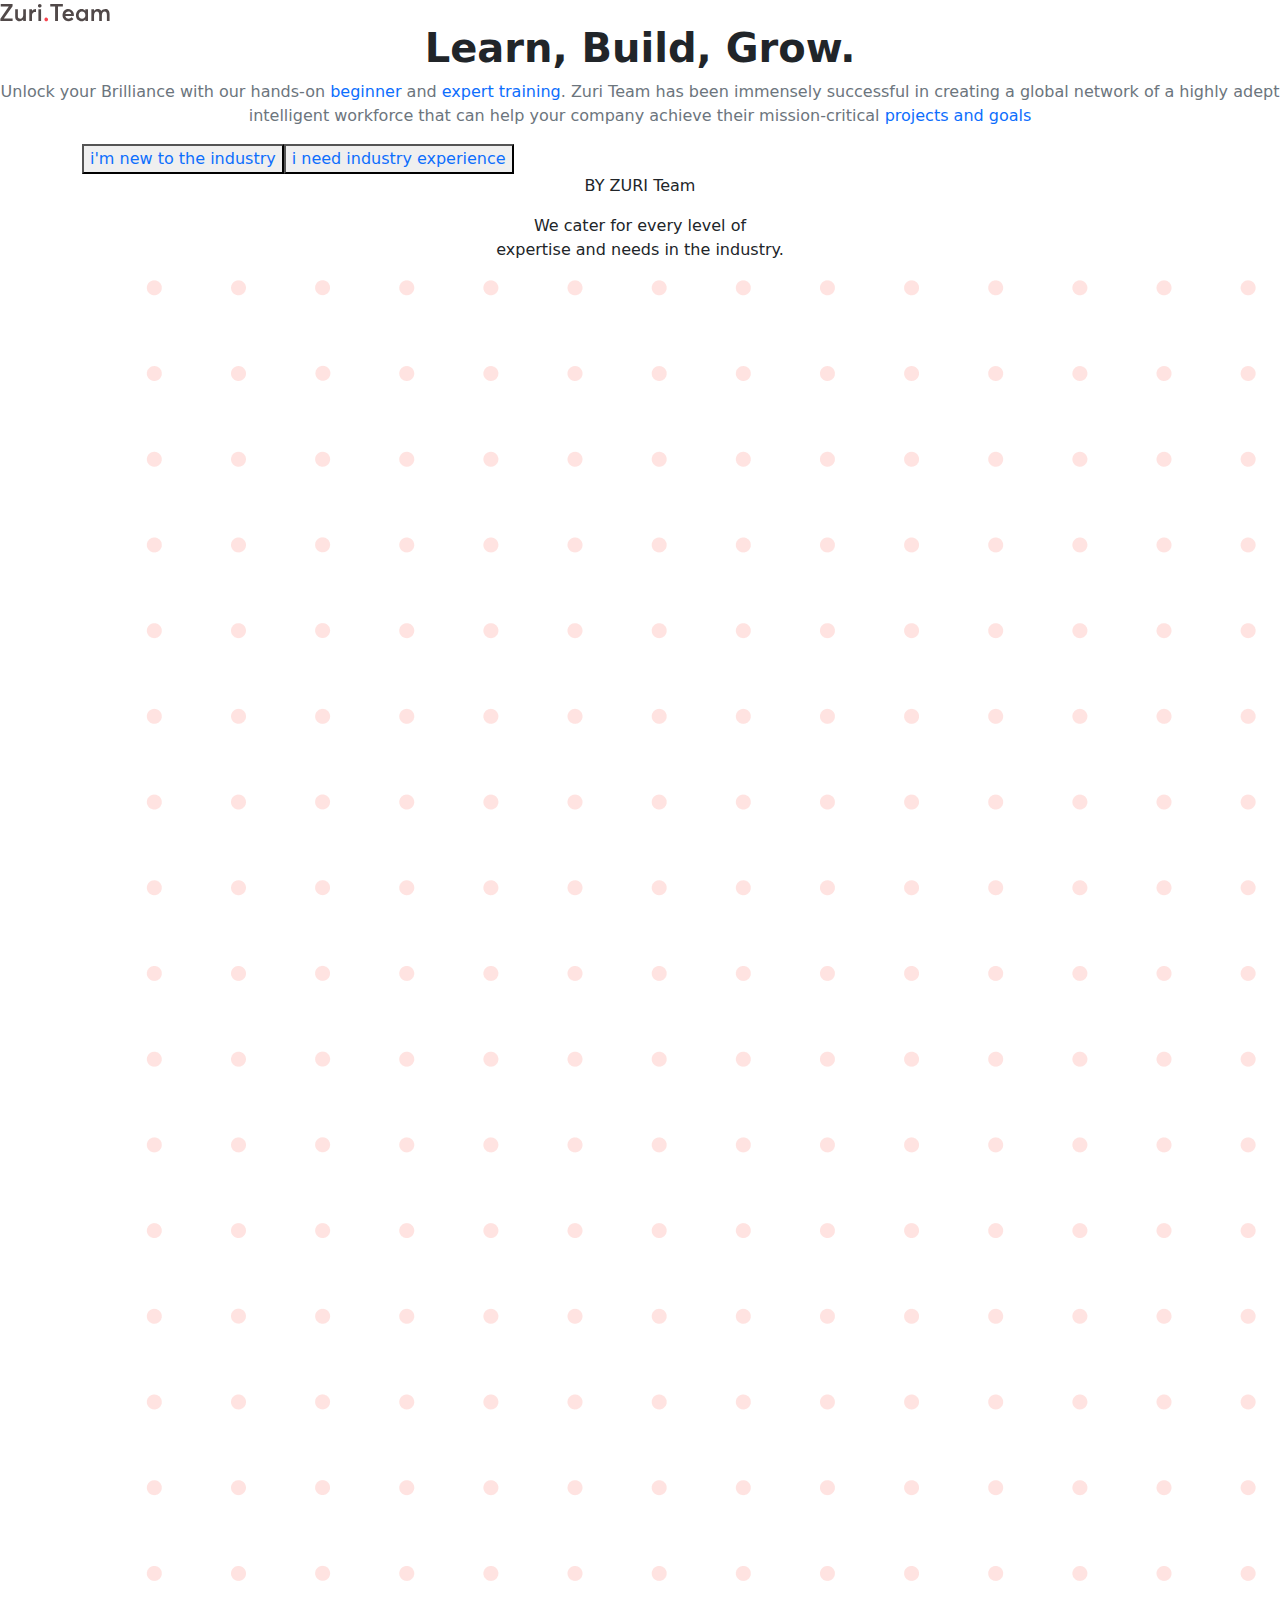
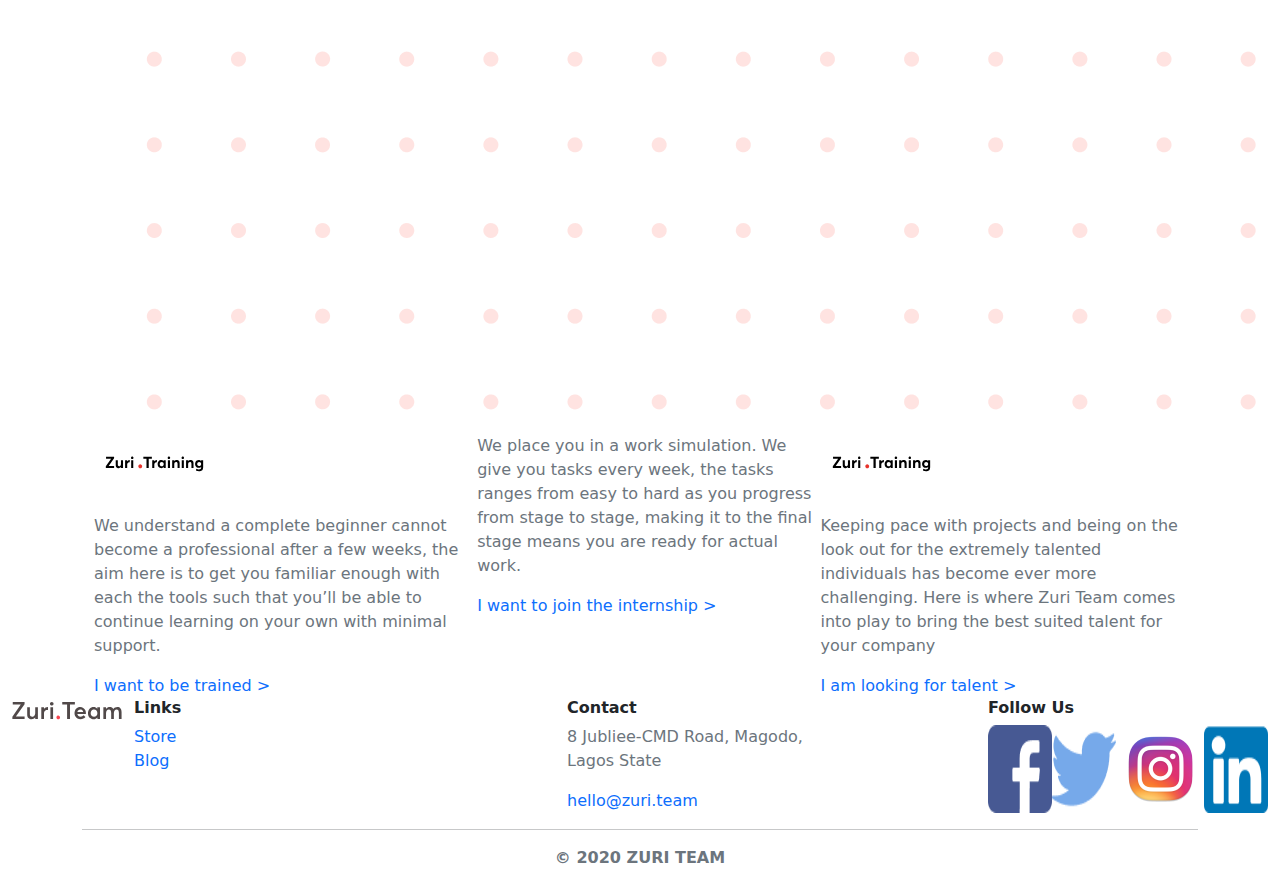
==== Zuri new/index.html @ 87074c80 "Add files via upload" ====
<!DOCTYPE html>
<html lang="en">
<head>
    <meta charset="UTF-8">
    <meta http-equiv="X-UA-Compatible" content="IE=edge">
    <meta name="viewport" content="width=device-width, initial-scale=1.0">
    <link rel="stylesheet" href="bootstrap.min.css">
    <link rel="stylesheet" href="/style.css">
    <title>Zuri | Learn, Build, Grow</title>
    <link rel="shortcut icon" href="assets/favicon.png" type="image/png">
</head>
<body>
    <section class="container-fliud intro">
        <img class="zuri-logo" src="assets/zuri-logo-full.svg" alt="">
        <h1 class="text-dark text-center fw-bolder">Learn, Build, Grow.</h1>
        <div class="container-fuild text-secondary text-center tt">
            <p>Unlock your Brilliance with our hands-on <a class="text-decoration-none" href="/">beginner</a> and <a class="text-decoration-none" href="/">expert training</a>. 
                Zuri Team has been immensely successful in creating a global network of a highly adept intelligent workforce that can help your company achieve their mission-critical <a class="text-decoration-none" href="/">projects and goals</a></p>
        </div>
        <div class="but d-flex container align-content-center">
            <button class="align-item-center but1"><a class="text-decoration-none" href="zuri-talent.html">i'm new to the industry</a></button>
            <button class="align-item-center but2"><a class="text-decoration-none" href="/">i need industry experience</a></button>
        </div>
    </section>
    
    <section class="container word">
        <p class="text-center word1">BY ZURI Team</p>
        <p class="text-center text-dark word2">We cater for every level of <br> expertise and needs in the industry.</p>
        <div class="images container-fluid d-flex">
            <img class="pix1" src="assets/left_bvmv7q.png" alt="">
            <img class="pix2" src="assets/right_yz6hn3.png" alt="">
        </div>
        <div class="numm container-fluid d-flex">
            <div class="num">
                <img class="num-pix" src="assets/zuri-training-img.svg" alt="">
                <p class="text-secondary">We understand a complete beginner cannot become a professional after a few weeks, the aim here is to get you familiar enough with each the tools such that you’ll be able to continue learning on your own with minimal support.</p>
                <a class="text-decoration-none" href="/">I want to be trained ></a>
            </div>
            <div class="num">
                <img class="num-pix" src="assetszuri-training-img.svg" alt="">
                <p class="text-secondary">We place you in a work simulation. We give you tasks every week, the tasks ranges from easy to hard as you progress from stage to stage, making it to the final stage means you are ready for actual work.</p>
                <a class="text-decoration-none" href="/">I want to join the internship ></a>
            </div>
            <div class="num">
                <img class="num-pix" src="assets/zuri-training-img.svg" alt="">
                <p class="text-secondary">Keeping pace with projects and being on the look out for the extremely talented individuals has become ever more challenging. Here is where Zuri Team comes into play to bring the best suited talent for your company</p>
                <a class="text-decoration-none" href="/">I am looking for talent ></a>
            </div>
        </div>
    </section>
    <section class="footer container-fluid d-flex align-content-center">
        <div class="ldd">
            <img class="foot-pix" src="assets/zuri-logo-full.svg" alt="">
        </div>
        <div class="links container">
            <h6 class="text-dark fw-bolder">Links</h6>
            <a href="/" class="text-decoration-none">Store</a><br>
            <a href="/" class="text-decoration-none">Blog</a>
        </div>
        <div class="contact container">
            <h6 class="text-dark fw-bolder">Contact</h6>
            <p class="text-secondary">8 Jubliee-CMD Road, Magodo,<br>Lagos State</p>
            <a href="/" class="text-decoration-none">hello@zuri.team</a>
        </div>
        <div class="followus">
            <h6 class="text-dark fw-bolder">Follow Us</h6>
            <div class="socials d-flex">
                <img class="socio" src="assets/fb.png" alt="">
                <img class="socio" src="assets/twitter.png" alt="">
                <img class="socio" src="assets/IG.png" alt="">
                <img class="socio" src="assets/in.png" alt="">
            </div>
        </div>
    </section>
    <section class="container final-footer">
        <hr>
        <p class="text-center fw-bolder text-secondary">© 2020 ZURI TEAM</p>
    </section>
    
    <script src="/bootstrap.min.js"></script>
</body>
</html>
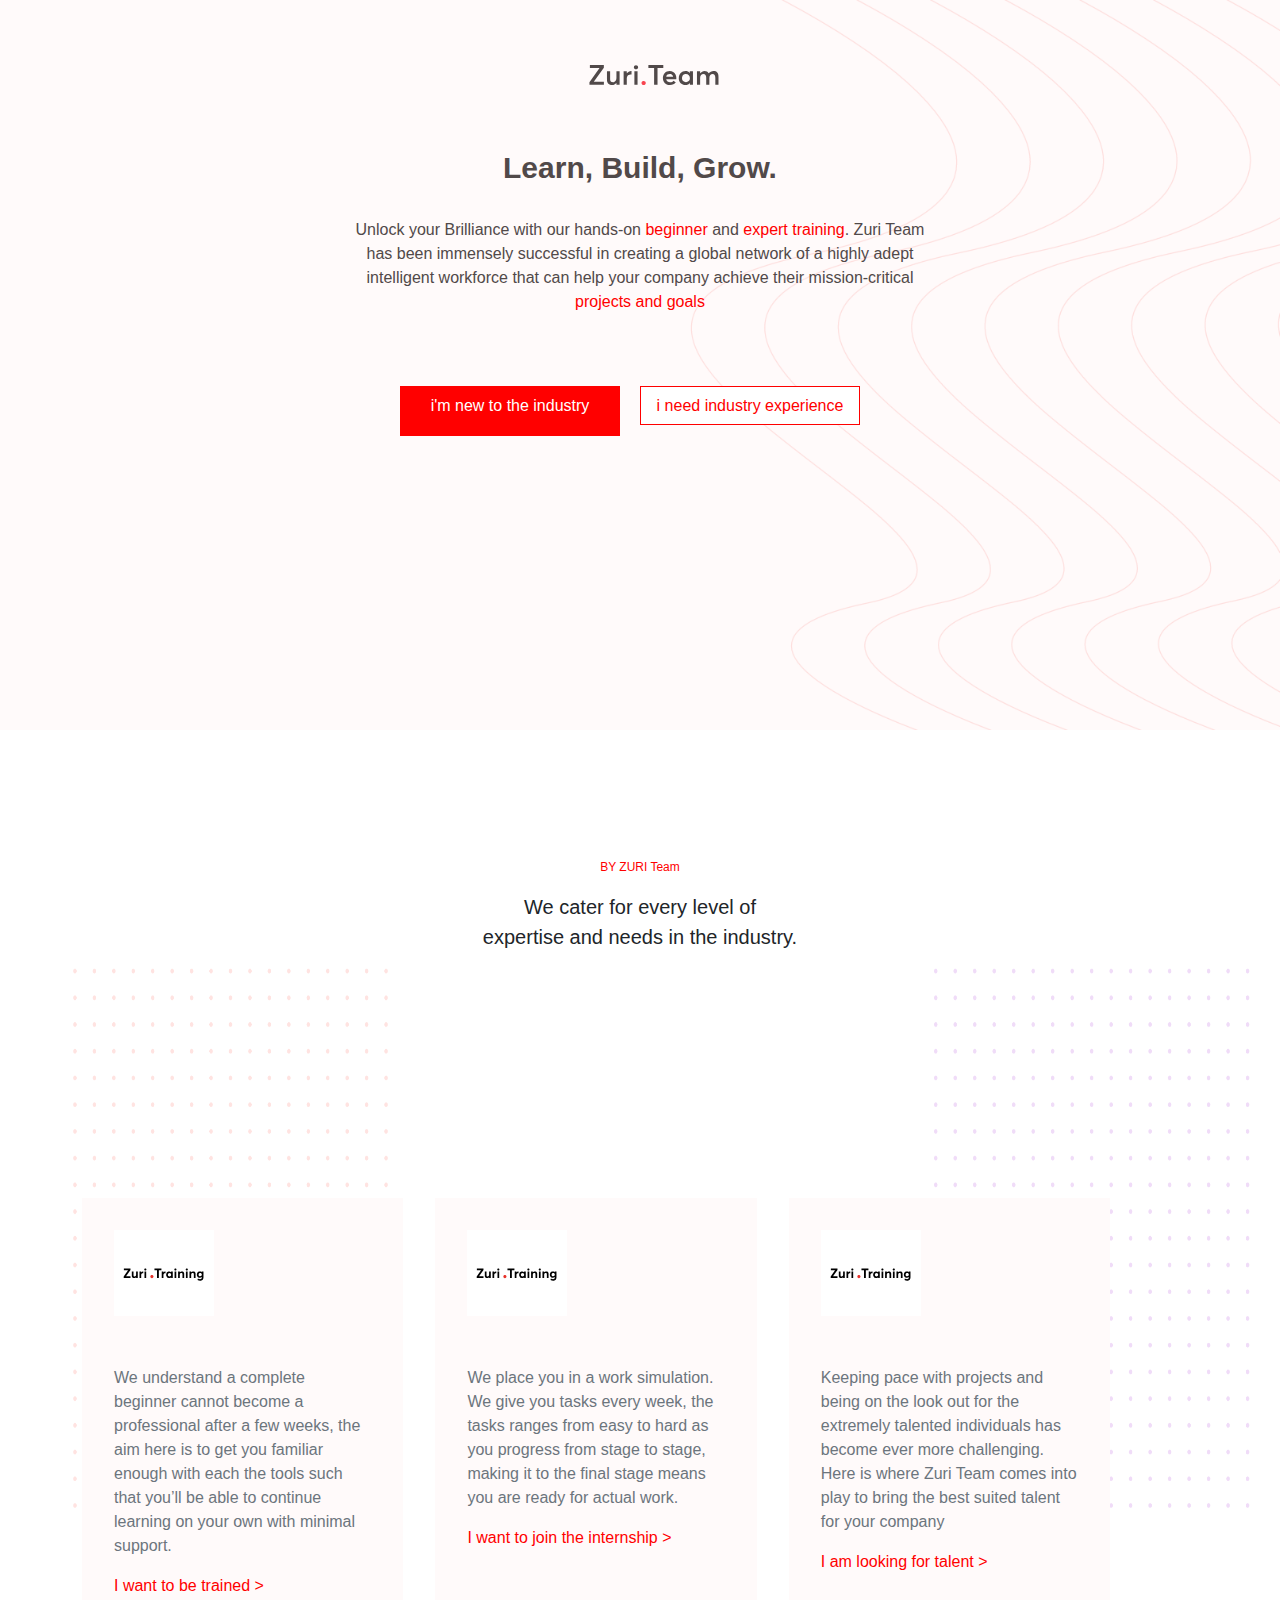
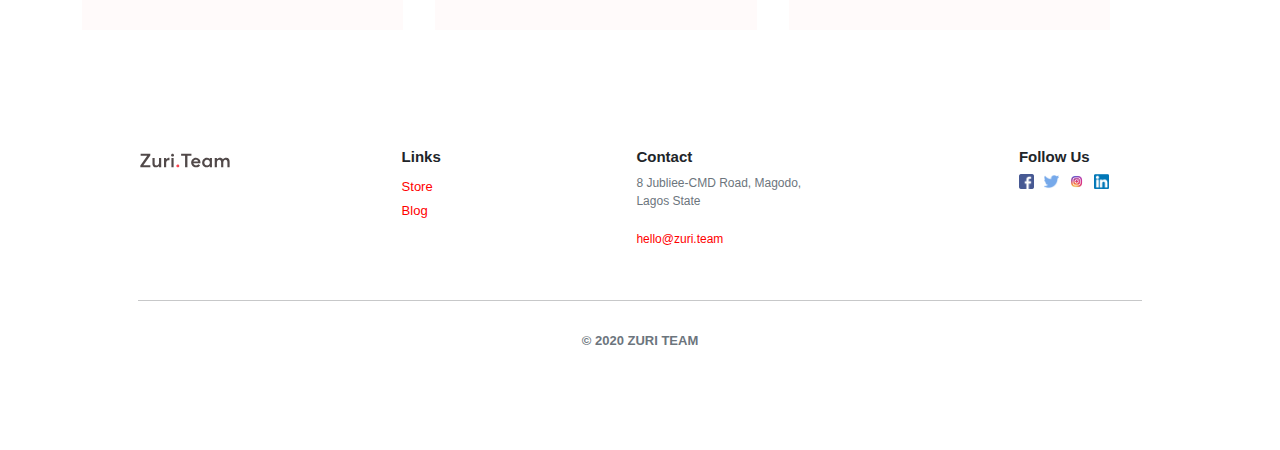
==== commit eda1bbc3: "Add files via upload" ====
--- a/Zuri new/index.html
+++ b/Zuri new/index.html
@@ -5,21 +5,21 @@
     <meta http-equiv="X-UA-Compatible" content="IE=edge">
     <meta name="viewport" content="width=device-width, initial-scale=1.0">
     <link rel="stylesheet" href="bootstrap.min.css">
-    <link rel="stylesheet" href="/style.css">
+    <link rel="stylesheet" href="style.css">
     <title>Zuri | Learn, Build, Grow</title>
     <link rel="shortcut icon" href="assets/favicon.png" type="image/png">
 </head>
 <body>
     <section class="container-fliud intro">
         <img class="zuri-logo" src="assets/zuri-logo-full.svg" alt="">
-        <h1 class="text-dark text-center fw-bolder">Learn, Build, Grow.</h1>
-        <div class="container-fuild text-secondary text-center tt">
+        <h1 class="text-center fw-bolder">Learn, Build, Grow.</h1>
+        <div class="container-fuild text-center tt">
             <p>Unlock your Brilliance with our hands-on <a class="text-decoration-none" href="/">beginner</a> and <a class="text-decoration-none" href="/">expert training</a>. 
                 Zuri Team has been immensely successful in creating a global network of a highly adept intelligent workforce that can help your company achieve their mission-critical <a class="text-decoration-none" href="/">projects and goals</a></p>
         </div>
-        <div class="but d-flex container align-content-center">
-            <button class="align-item-center but1"><a class="text-decoration-none" href="zuri-talent.html">i'm new to the industry</a></button>
-            <button class="align-item-center but2"><a class="text-decoration-none" href="/">i need industry experience</a></button>
+        <div class="but d-flex container">
+            <a class="but1 text-decoration-none text-center" href="zuri-talent.html">i'm new to the industry</a>
+            <a class="but2 text-decoration-none text-center" href="/">i need industry experience</a>
         </div>
     </section>
     
@@ -30,14 +30,14 @@
             <img class="pix1" src="assets/left_bvmv7q.png" alt="">
             <img class="pix2" src="assets/right_yz6hn3.png" alt="">
         </div>
-        <div class="numm container-fluid d-flex">
+        <div class="numm container-fliud d-flex">
             <div class="num">
                 <img class="num-pix" src="assets/zuri-training-img.svg" alt="">
                 <p class="text-secondary">We understand a complete beginner cannot become a professional after a few weeks, the aim here is to get you familiar enough with each the tools such that you’ll be able to continue learning on your own with minimal support.</p>
                 <a class="text-decoration-none" href="/">I want to be trained ></a>
             </div>
             <div class="num">
-                <img class="num-pix" src="assetszuri-training-img.svg" alt="">
+                <img class="num-pix" src="assets/zuri-training-img.svg" alt="">
                 <p class="text-secondary">We place you in a work simulation. We give you tasks every week, the tasks ranges from easy to hard as you progress from stage to stage, making it to the final stage means you are ready for actual work.</p>
                 <a class="text-decoration-none" href="/">I want to join the internship ></a>
             </div>
--- a/Zuri new/style.css
+++ b/Zuri new/style.css
@@ -0,0 +1,359 @@
+@font-face {
+    font-family: Averta;
+    src: url(https://res.cloudinary.com/dafsch2zs/raw/upload/v1596618987/Zuri%20Landing/AvertaDemoPECuttedDemo-Regular_dghpn7.otf);
+}
+
+* {
+    margin: 0;
+    padding: 0;
+    box-sizing: border-box;
+    font-family: Averta, sans-serif;
+}
+body{
+    width: 100%;
+    margin: auto;
+}
+.intro{
+    margin: auto;
+    background-image: url(assets/Screenshot.png);
+    background-size: cover;
+}
+.zuri-logo{
+    margin-left: 46%;
+    width: 130px;
+    margin-top: 4rem;
+}
+.intro h1{
+    margin: auto;
+    font-size: 30px;
+    margin-top: 4rem;
+    color: #514949;
+}
+.tt{
+    /*background-color: blue;*/
+    margin: auto;
+    width: 45%;
+    margin-top: 2rem;
+    font-size: 16px;
+    color: #514949;
+}
+.tt a{
+    color: red;
+}
+.but{
+    justify-content: center;
+    align-content: center;
+    /*background-color: blue;*/
+    margin: auto;
+    margin-top: 4.5rem;
+    width: 70%;
+    margin-bottom: 20%;
+}
+.but1{
+    color: white;
+    margin-right: 20px;
+    background-color: red;
+    border: red 1px solid;
+    padding: .4em;
+    width: 220px;
+    height: 5.5vh;
+    /*margin-left: 90px;*/
+}
+.but1 a{
+    color: white;
+    font-size: 13px;
+}
+.but1:hover{
+    background-color: white;
+    color: red;
+}
+/*.but1 a:hover{
+    color: red;
+}*/
+.but2{
+    color: red;
+    margin-right: 20px;
+    background-color: white;
+    border: red 1px solid;
+    padding: .4em;
+    width: 220px;
+    margin-bottom: 35%;
+}
+.but2 a{
+    color: red;
+    font-size: 13px;
+}
+.but2:hover{
+    background-color: red;
+    color: white;
+}
+.but2 a:hover{
+    color:white;
+}
+.word{
+    margin-top: -10%;
+}
+.word1{
+    font-size: 12px;
+    color: red;
+}
+.word2{
+    font-size: 20px;
+}
+.images{
+    margin-left: -3%;
+}
+.pix1{
+    width: 30%;
+    height: 60vh;
+    margin-right: 50%;
+}
+.pix2{
+    width: 30%;
+    height: 60vh;
+}
+.numm{
+    position: relative;
+    top: -310px;
+    left: 0%;
+    width: 95%;
+}
+.num{
+    background-color: #fffafa;
+    padding: 2em;
+    margin-right: 2em;
+    width: 40%;
+}
+.num-pix{
+    width: 100px;
+    margin-bottom: 50px;
+}
+.num p{
+    font-size: 16px;
+}
+.num a{
+    color: red;
+    font-size: 16px;
+}
+.footer{
+    margin: auto;
+    margin-top: -15%;
+    margin-left: 10%;
+    width: 85%;
+}
+.foot-pix{
+    width: 90px;
+}
+.links{
+    margin-left: 15%;
+}
+.links a{
+    color: red;
+    font-size: 13px;
+}
+.contact{
+    margin-right: 15%;
+}
+.links h6{
+    font-size: 15px;
+}
+.contact p{
+    font-size: 12px;
+}
+.contact a{
+    color: red;
+    font-size: 12px;
+    margin-top: -20%;
+}
+.contact h6{
+    font-size: 15px;
+}
+.followus{
+    margin-right: 8%;
+}
+.followus h6{
+    font-size: 15px;
+}
+.socio{
+    width: 15px;
+    margin-right: 10px;
+}
+hr{
+    width: 90%;
+    margin: auto;
+    margin-top: 50px;
+}
+.final-footer p{
+    font-size: 13px;
+    margin-top: 30px;
+    margin-bottom: 100px;
+}
+@media(max-width: 1024px) {
+    section{
+        width:100%;
+    }
+    /*.zuri-logo{
+        width: 130px;
+        margin-left: 440px;
+    }*/
+    .tt{
+        width: 76.8%;
+    }
+    .images{
+        visibility: hidden;
+    }
+    
+}
+@media(max-width: 992px) {
+    /*.zuri-logo{
+        width: 130px;
+        margin-left: 440px;
+    }*/
+    .tt{
+        width: 70%;
+    }
+    .tt p{
+        font-size: 16px;
+    }
+    .numm{
+        width: 100%;
+        flex-direction: column;
+    }
+    .num{
+        padding: 4rem;
+        margin-bottom: 20px;
+        width: 100%;
+        /*margin-right: 30%;*/
+    }
+    .footer{
+        margin: auto;
+        margin-top: -15%;
+        margin-left: 13%;
+        width: 80%;
+    }
+}
+@media(max-width: 768px){
+    .but{
+        justify-content: center;
+        align-content: center;
+        /*background-color: blue;*/
+        flex-direction: column;
+    }
+   .but1{
+    margin-bottom: 20px;
+    margin-left: 28%;
+   }
+   .but2{
+    margin-left: 27.5%;
+   }
+   .tt{
+    width: 100%;
+   }
+   .tt p{
+    font-size: 16px;
+   }
+   .footer{
+    flex-direction: column;
+    width: 70%;
+   }
+   .foot-pix{
+    width: 35%;
+    margin: auto;
+    margin-left: 20%;
+    margin-bottom: 20px;
+   }
+   .links{
+    margin-left: 31%;
+   }
+   .links h6{
+    font-size: 28px;
+    }
+    .links a{
+        color: red;
+        font-size: 15px;
+    }
+    .contact{
+        margin-top: 20px;
+        margin-left: 30%;
+    }
+    .contact p{
+        font-size: 15px;
+    }
+    .contact h6{
+        font-size: 30px;
+    }
+    .followus{
+        margin-top: 20px;
+        margin-left: 31%;
+    }
+    .followus h6{
+        font-size: 30px;
+    }
+    .socio{
+        width: 20px;
+        margin-right: 10px;
+    }
+}
+@media(max-width: 480px){
+    /*.but{
+        background-color: blue;
+    }*/
+    .but1{
+        margin-bottom: 20px;
+        margin-left: 10.5%;
+    }
+    .but2{
+       margin-left: 10%;
+    }
+    .contact{
+        margin-top: 20px;
+        margin-left: -11%;
+        text-align: center;
+    }
+    .links{
+        margin-left: -11%;
+        text-align: center;
+       }
+       .followus{
+        margin-top: 20px;
+        margin-left: -11%;
+        align-content: center;
+        text-align: center;
+    }
+    .socio{
+        width: 20px;
+        margin-right: 5px;
+    }
+    .socials{
+        margin-left: 120px;
+    }
+    .footer{
+        flex-direction: column;
+        width: 70%;
+    }
+    .foot-pix{
+        width: 40%;
+        margin-left: 21%;
+   }
+}
+@media(max-width: 320px){
+    .but{
+        /*background-color: blue;*/
+        margin-left: 50px;
+    }
+    .socio{
+        width: 20px;
+        margin-right: 5px;
+    }
+    .socials{
+        margin-left: 55px;
+        margin-left: 50px;
+    }
+    .foot-pix{
+        width: 90px;
+        margin-left: 18%;
+    }
+    .zuri-logo{
+        margin-left: 38%;
+    }
+}